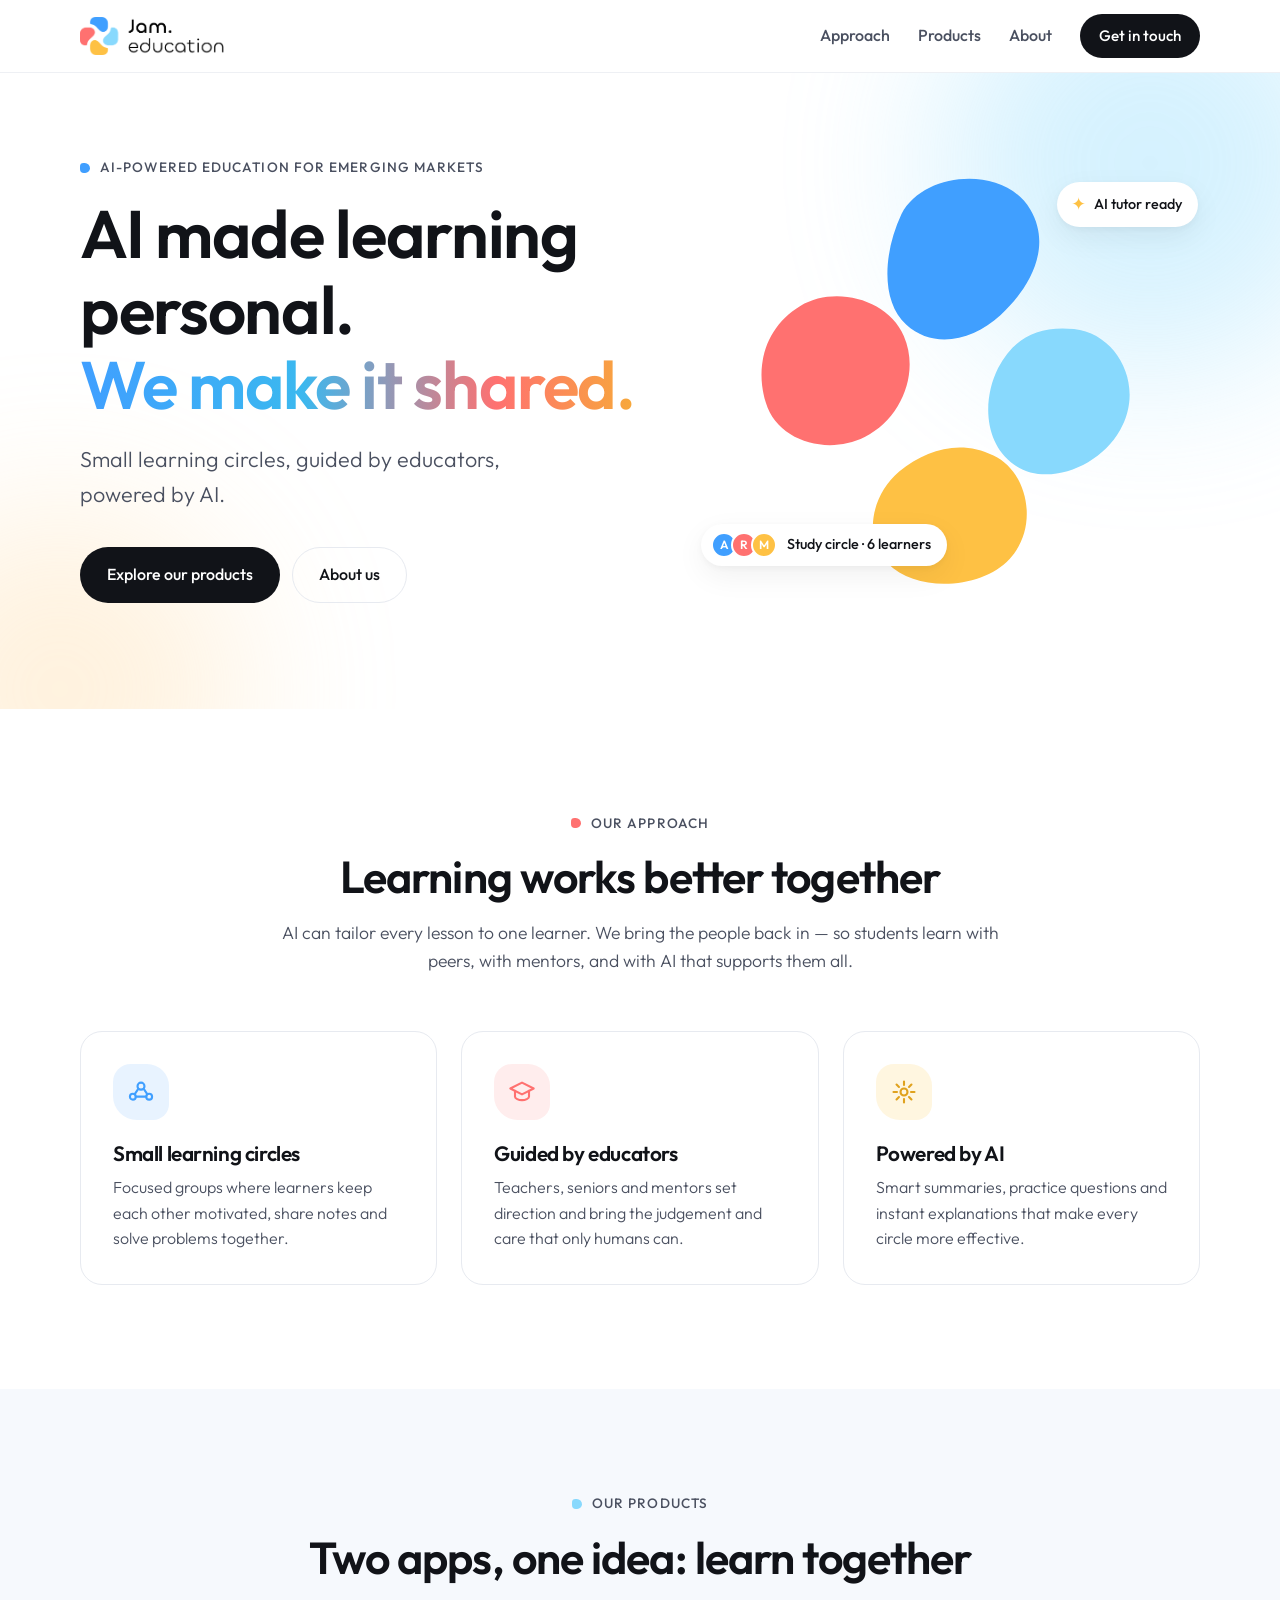
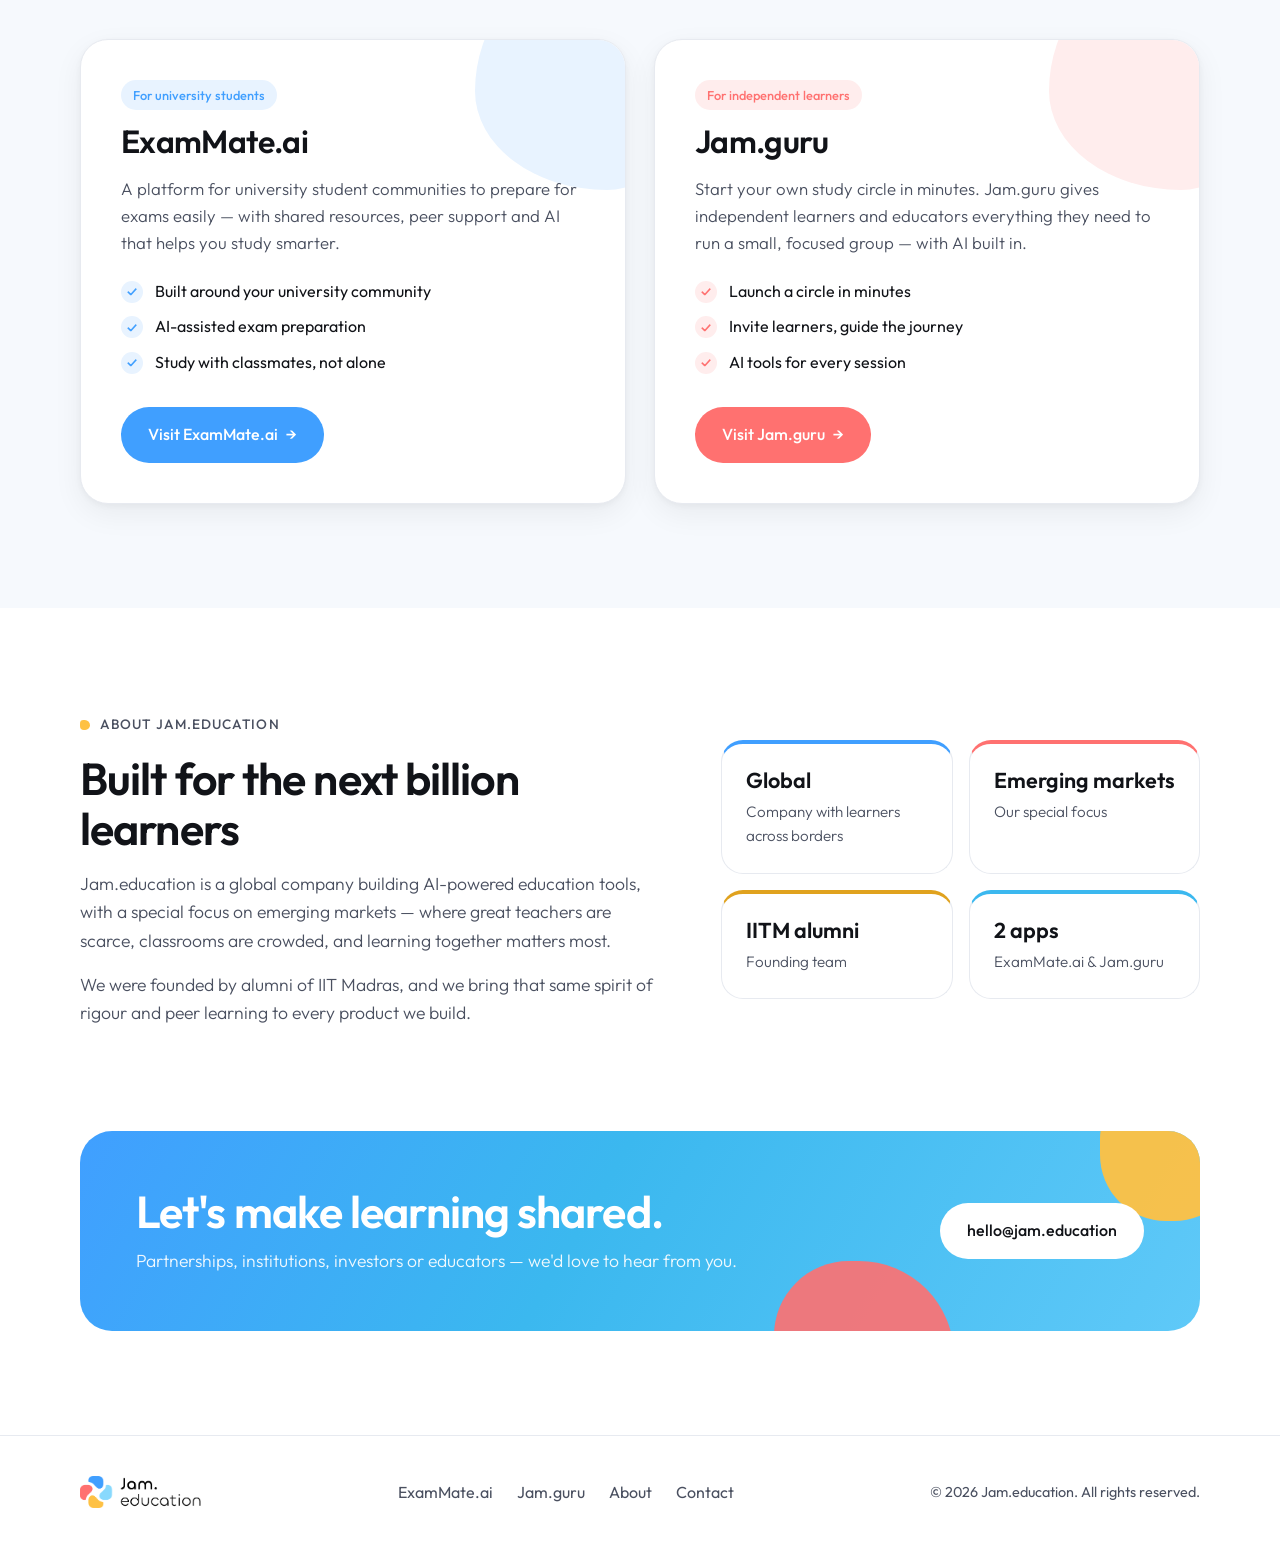
==== index.html @ fd531549 "Add Jam.education landing page Static landing page with hero, approach, products (ExamMate.ai, Jam.g" ====
<!doctype html>
<html lang="en">
<head>
  <meta charset="utf-8" />
  <meta name="viewport" content="width=device-width, initial-scale=1" />
  <title>Jam.education — AI made learning personal. We make it shared.</title>
  <meta name="description" content="Jam.education builds AI-powered learning tools for emerging markets: small learning circles, guided by educators, powered by AI. Home of ExamMate.ai and Jam.guru." />
  <meta property="og:title" content="Jam.education" />
  <meta property="og:description" content="AI made learning personal. We make it shared. Small learning circles, guided by educators, powered by AI." />
  <meta property="og:image" content="assets/logo.png" />
  <meta name="theme-color" content="#409FFF" />
  <link rel="icon" type="image/png" href="assets/mark.png" />
  <link rel="preconnect" href="https://fonts.googleapis.com" />
  <link rel="preconnect" href="https://fonts.gstatic.com" crossorigin />
  <link href="https://fonts.googleapis.com/css2?family=Outfit:wght@300;400;500;600;700&display=swap" rel="stylesheet" />
  <link rel="stylesheet" href="styles.css" />
</head>
<body>
  <header class="nav" id="top">
    <div class="wrap nav__inner">
      <a href="#top" class="nav__brand" aria-label="Jam.education home">
        <img src="assets/logo.png" alt="Jam.education" width="160" height="42" />
      </a>
      <nav class="nav__links" aria-label="Primary">
        <a href="#approach">Approach</a>
        <a href="#products">Products</a>
        <a href="#about">About</a>
        <a href="#contact" class="btn btn--small">Get in touch</a>
      </nav>
    </div>
  </header>

  <main>
    <!-- Hero -->
    <section class="hero">
      <div class="wrap hero__inner">
        <div class="hero__copy">
          <p class="eyebrow"><span class="dot dot--blue"></span>AI-powered education for emerging markets</p>
          <h1>AI made learning personal.<br /><span class="grad">We make it shared.</span></h1>
          <p class="lead">Small learning circles, guided by educators, powered by AI.</p>
          <div class="hero__cta">
            <a href="#products" class="btn">Explore our products</a>
            <a href="#about" class="btn btn--ghost">About us</a>
          </div>
        </div>

        <div class="hero__art" aria-hidden="true">
          <svg viewBox="0 0 400 400" class="blobs">
            <g class="blob blob--1"><path fill="#409FFF" d="M150 60c20-38 90-42 112-4 20 34-2 70-26 92-24 22-58 30-82 8-22-20-20-62-4-96z"/></g>
            <g class="blob blob--2"><path fill="#88D9FD" d="M300 160c38 4 62 50 40 88-18 32-64 50-92 30-26-18-28-56-14-84 14-26 34-37 66-34z"/></g>
            <g class="blob blob--3"><path fill="#FEC144" d="M230 270c30 14 40 62 14 90-24 26-80 30-106 4-22-22-14-60 10-80 24-20 54-28 82-14z"/></g>
            <g class="blob blob--4"><path fill="#FF7170" d="M62 140c30-18 76-6 90 26 14 32-2 72-34 88-32 16-76 4-86-30-10-32 0-66 30-84z"/></g>
          </svg>
          <div class="chip chip--a"><span class="avatar" style="--c:#409FFF">A</span><span class="avatar" style="--c:#FF7170">R</span><span class="avatar" style="--c:#FEC144">M</span> Study circle · 6 learners</div>
          <div class="chip chip--b"><span class="spark">✦</span> AI tutor ready</div>
        </div>
      </div>
    </section>

    <!-- Approach -->
    <section class="section" id="approach">
      <div class="wrap">
        <p class="eyebrow center"><span class="dot dot--coral"></span>Our approach</p>
        <h2 class="center">Learning works better together</h2>
        <p class="sub center">AI can tailor every lesson to one learner. We bring the people back in — so students learn with peers, with mentors, and with AI that supports them all.</p>

        <div class="pillars">
          <article class="pillar" style="--accent:#409FFF; --tint:#E8F3FF">
            <div class="pillar__icon">
              <svg viewBox="0 0 24 24" fill="none" stroke="currentColor" stroke-width="1.8" stroke-linecap="round" stroke-linejoin="round"><circle cx="12" cy="7" r="3"/><circle cx="5" cy="16" r="2.5"/><circle cx="19" cy="16" r="2.5"/><path d="M9.5 9.5 6.5 14M14.5 9.5l3 4.5M7.5 16h9"/></svg>
            </div>
            <h3>Small learning circles</h3>
            <p>Focused groups where learners keep each other motivated, share notes and solve problems together.</p>
          </article>
          <article class="pillar" style="--accent:#FF7170; --tint:#FFEDED">
            <div class="pillar__icon">
              <svg viewBox="0 0 24 24" fill="none" stroke="currentColor" stroke-width="1.8" stroke-linecap="round" stroke-linejoin="round"><path d="M2 9l10-5 10 5-10 5L2 9z"/><path d="M6 11v5c0 1.5 3 3 6 3s6-1.5 6-3v-5"/></svg>
            </div>
            <h3>Guided by educators</h3>
            <p>Teachers, seniors and mentors set direction and bring the judgement and care that only humans can.</p>
          </article>
          <article class="pillar" style="--accent:#E0A21E; --tint:#FFF6E0">
            <div class="pillar__icon">
              <svg viewBox="0 0 24 24" fill="none" stroke="currentColor" stroke-width="1.8" stroke-linecap="round" stroke-linejoin="round"><path d="M12 3v3M12 18v3M3 12h3M18 12h3M5.6 5.6l2.1 2.1M16.3 16.3l2.1 2.1M5.6 18.4l2.1-2.1M16.3 7.7l2.1-2.1"/><circle cx="12" cy="12" r="3"/></svg>
            </div>
            <h3>Powered by AI</h3>
            <p>Smart summaries, practice questions and instant explanations that make every circle more effective.</p>
          </article>
        </div>
      </div>
    </section>

    <!-- Products -->
    <section class="section section--tint" id="products">
      <div class="wrap">
        <p class="eyebrow center"><span class="dot dot--sky"></span>Our products</p>
        <h2 class="center">Two apps, one idea: learn together</h2>

        <div class="products">
          <article class="product" style="--accent:#409FFF; --tint:#E8F3FF">
            <div class="product__head">
              <span class="product__badge">For university students</span>
              <h3>ExamMate.ai</h3>
            </div>
            <p>A platform for university student communities to prepare for exams easily — with shared resources, peer support and AI that helps you study smarter.</p>
            <ul class="ticks">
              <li>Built around your university community</li>
              <li>AI-assisted exam preparation</li>
              <li>Study with classmates, not alone</li>
            </ul>
            <a class="btn btn--blue" href="https://www.exammate.ai/" target="_blank" rel="noopener">Visit ExamMate.ai <span aria-hidden="true">→</span></a>
          </article>

          <article class="product" style="--accent:#FF7170; --tint:#FFEDED">
            <div class="product__head">
              <span class="product__badge">For independent learners</span>
              <h3>Jam.guru</h3>
            </div>
            <p>Start your own study circle in minutes. Jam.guru gives independent learners and educators everything they need to run a small, focused group — with AI built in.</p>
            <ul class="ticks">
              <li>Launch a circle in minutes</li>
              <li>Invite learners, guide the journey</li>
              <li>AI tools for every session</li>
            </ul>
            <a class="btn btn--coral" href="https://jam.guru/" target="_blank" rel="noopener">Visit Jam.guru <span aria-hidden="true">→</span></a>
          </article>
        </div>
      </div>
    </section>

    <!-- About -->
    <section class="section" id="about">
      <div class="wrap about">
        <div class="about__copy">
          <p class="eyebrow"><span class="dot dot--yellow"></span>About Jam.education</p>
          <h2>Built for the next billion learners</h2>
          <p class="sub">Jam.education is a global company building AI-powered education tools, with a special focus on emerging markets — where great teachers are scarce, classrooms are crowded, and learning together matters most.</p>
          <p class="sub">We were founded by alumni of IIT Madras, and we bring that same spirit of rigour and peer learning to every product we build.</p>
        </div>
        <div class="stats">
          <div class="stat" style="--accent:#409FFF"><strong>Global</strong><span>Company with learners across borders</span></div>
          <div class="stat" style="--accent:#FF7170"><strong>Emerging markets</strong><span>Our special focus</span></div>
          <div class="stat" style="--accent:#E0A21E"><strong>IITM alumni</strong><span>Founding team</span></div>
          <div class="stat" style="--accent:#3BB8EF"><strong>2 apps</strong><span>ExamMate.ai &amp; Jam.guru</span></div>
        </div>
      </div>
    </section>

    <!-- CTA -->
    <section class="section" id="contact">
      <div class="wrap">
        <div class="cta">
          <div>
            <h2>Let's make learning shared.</h2>
            <p>Partnerships, institutions, investors or educators — we'd love to hear from you.</p>
          </div>
          <a class="btn btn--light" href="mailto:hello@jam.education">hello@jam.education</a>
        </div>
      </div>
    </section>
  </main>

  <footer class="footer">
    <div class="wrap footer__inner">
      <img src="assets/logo.png" alt="Jam.education" width="122" height="32" />
      <nav aria-label="Footer">
        <a href="https://www.exammate.ai/" target="_blank" rel="noopener">ExamMate.ai</a>
        <a href="https://jam.guru/" target="_blank" rel="noopener">Jam.guru</a>
        <a href="#about">About</a>
        <a href="#contact">Contact</a>
      </nav>
      <p class="footer__copy">© <span id="year">2026</span> Jam.education. All rights reserved.</p>
    </div>
  </footer>

  <script>document.getElementById('year').textContent = new Date().getFullYear();</script>
</body>
</html>
---- styles.css ----
:root {
  --blue: #409FFF;
  --sky: #88D9FD;
  --yellow: #FEC144;
  --coral: #FF7170;
  --ink: #111318;
  --ink-2: #4A5060;
  --line: #E7EAF0;
  --bg: #FFFFFF;
  --bg-tint: #F6F9FD;
  --radius: 22px;
  --shadow: 0 10px 30px rgba(17, 19, 24, .06), 0 2px 6px rgba(17, 19, 24, .04);
}

* { box-sizing: border-box; }
html { scroll-behavior: smooth; }
body {
  margin: 0;
  font-family: "Outfit", system-ui, -apple-system, "Segoe UI", sans-serif;
  color: var(--ink);
  background: var(--bg);
  line-height: 1.6;
  -webkit-font-smoothing: antialiased;
}
img { max-width: 100%; display: block; }
a { color: inherit; }

.wrap { width: min(1120px, 100% - 32px); margin-inline: auto; }
.center { text-align: center; margin-inline: auto; }

h1, h2, h3 { line-height: 1.12; letter-spacing: -0.02em; margin: 0; }
h1 { font-size: clamp(2.4rem, 5.6vw, 4.2rem); font-weight: 600; }
h2 { font-size: clamp(1.9rem, 3.6vw, 2.8rem); font-weight: 600; }
h3 { font-size: 1.3rem; font-weight: 600; }

.grad {
  background: linear-gradient(90deg, var(--blue), #3BB8EF 40%, var(--coral) 75%, #F7A93A);
  -webkit-background-clip: text; background-clip: text; color: transparent;
}

.lead { font-size: clamp(1.1rem, 1.8vw, 1.35rem); color: var(--ink-2); font-weight: 300; margin: 20px 0 0; max-width: 34ch; }
.sub { font-size: 1.1rem; color: var(--ink-2); font-weight: 300; max-width: 62ch; margin: 16px 0 0; }

.eyebrow {
  display: inline-flex; align-items: center; gap: 10px;
  font-size: .85rem; font-weight: 500; letter-spacing: .08em; text-transform: uppercase;
  color: var(--ink-2); margin: 0 0 18px;
}
.eyebrow.center { display: flex; justify-content: center; }
.dot { width: 10px; height: 10px; border-radius: 40% 60% 55% 45%; display: inline-block; }
.dot--blue { background: var(--blue); }
.dot--coral { background: var(--coral); }
.dot--sky { background: var(--sky); }
.dot--yellow { background: var(--yellow); }

/* Buttons */
.btn {
  display: inline-flex; align-items: center; gap: 8px;
  padding: 14px 26px; border-radius: 999px;
  background: var(--ink); color: #fff; text-decoration: none;
  font-weight: 500; font-size: 1rem; border: 1.5px solid transparent;
  transition: transform .15s ease, box-shadow .15s ease, background .15s ease;
}
.btn:hover { transform: translateY(-1px); box-shadow: 0 8px 20px rgba(17,19,24,.15); }
.btn:focus-visible, a:focus-visible { outline: 3px solid var(--sky); outline-offset: 3px; }
.btn--small { padding: 9px 18px; font-size: .95rem; }
.btn--ghost { background: transparent; color: var(--ink); border-color: var(--line); }
.btn--ghost:hover { border-color: var(--ink); box-shadow: none; }
.btn--blue { background: var(--blue); }
.btn--coral { background: var(--coral); }
.btn--light { background: #fff; color: var(--ink); }

/* Nav */
.nav {
  position: sticky; top: 0; z-index: 50;
  background: rgba(255,255,255,.82);
  backdrop-filter: saturate(180%) blur(12px);
  -webkit-backdrop-filter: saturate(180%) blur(12px);
  border-bottom: 1px solid rgba(231,234,240,.7);
}
.nav__inner { display: flex; align-items: center; justify-content: space-between; height: 72px; }
.nav__brand img { height: 38px; width: auto; }
.nav__links { display: flex; align-items: center; gap: 28px; }
.nav__links a:not(.btn) { text-decoration: none; color: var(--ink-2); font-weight: 500; }
.nav__links a:not(.btn):hover { color: var(--ink); }

/* Hero */
.hero { position: relative; overflow: hidden; padding: 72px 0 96px; }
.hero::before, .hero::after {
  content: ""; position: absolute; border-radius: 50%; filter: blur(80px); opacity: .35; z-index: -1;
}
.hero::before { width: 420px; height: 420px; background: var(--sky); top: -120px; right: -80px; }
.hero::after { width: 360px; height: 360px; background: #FFD9A0; bottom: -160px; left: -120px; }
.hero__inner { display: grid; grid-template-columns: 1.1fr .9fr; gap: 48px; align-items: center; }
.hero__cta { display: flex; flex-wrap: wrap; gap: 12px; margin-top: 36px; }

.hero__art { position: relative; aspect-ratio: 1; max-width: 460px; width: 100%; justify-self: center; }
.blobs { width: 100%; height: 100%; overflow: visible; }
.blob { transform-box: fill-box; transform-origin: center; animation: float 7s ease-in-out infinite; }
.blob--2 { animation-delay: -1.75s; }
.blob--3 { animation-delay: -3.5s; }
.blob--4 { animation-delay: -5.25s; }
@keyframes float {
  0%, 100% { transform: translate(0, 0) rotate(0deg); }
  50% { transform: translate(0, -10px) rotate(4deg); }
}

.chip {
  position: absolute; display: inline-flex; align-items: center; gap: 8px;
  background: #fff; border-radius: 999px; padding: 8px 16px 8px 10px;
  box-shadow: var(--shadow); font-size: .9rem; font-weight: 500; white-space: nowrap;
}
.chip--a { left: -6%; bottom: 10%; }
.chip--b { right: -2%; top: 8%; padding-left: 14px; }
.avatar {
  width: 26px; height: 26px; border-radius: 50%; background: var(--c); color: #fff;
  display: inline-grid; place-items: center; font-size: .75rem; font-weight: 600;
  border: 2px solid #fff; margin-right: -14px;
}
.avatar:last-of-type { margin-right: 2px; }
.spark { color: var(--yellow); font-size: 1.1rem; }

/* Sections */
.section { padding: 104px 0; }
.section--tint { background: var(--bg-tint); }

.pillars { display: grid; grid-template-columns: repeat(3, 1fr); gap: 24px; margin-top: 56px; }
.pillar {
  background: #fff; border: 1px solid var(--line); border-radius: var(--radius);
  padding: 32px; transition: transform .2s ease, box-shadow .2s ease;
}
.pillar:hover { transform: translateY(-4px); box-shadow: var(--shadow); }
.pillar__icon {
  width: 56px; height: 56px; border-radius: 18px 22px 16px 24px;
  background: var(--tint); color: var(--accent);
  display: grid; place-items: center; margin-bottom: 22px;
}
.pillar__icon svg { width: 28px; height: 28px; }
.pillar p { color: var(--ink-2); margin: 10px 0 0; font-weight: 300; }

/* Products */
.products { display: grid; grid-template-columns: repeat(2, 1fr); gap: 28px; margin-top: 56px; }
.product {
  position: relative; overflow: hidden;
  background: #fff; border-radius: 28px; padding: 40px;
  box-shadow: var(--shadow); border: 1px solid var(--line);
  display: flex; flex-direction: column;
}
.product::before {
  content: ""; position: absolute; width: 220px; height: 220px; right: -70px; top: -70px;
  background: var(--tint); border-radius: 46% 54% 40% 60% / 55% 45% 55% 45%;
}
.product > * { position: relative; }
.product__badge {
  display: inline-block; font-size: .8rem; font-weight: 500; color: var(--accent);
  background: var(--tint); padding: 5px 12px; border-radius: 999px; margin-bottom: 14px;
}
.product h3 { font-size: 2rem; }
.product p { color: var(--ink-2); font-weight: 300; font-size: 1.05rem; margin: 16px 0 0; }
.ticks { list-style: none; padding: 0; margin: 22px 0 32px; display: grid; gap: 10px; }
.ticks li { display: flex; align-items: center; gap: 12px; }
.ticks li::before {
  content: "✓"; flex: none; width: 22px; height: 22px; border-radius: 50%;
  background: var(--tint); color: var(--accent); font-size: .75rem; font-weight: 700;
  display: grid; place-items: center;
}
.product .btn { margin-top: auto; align-self: flex-start; }

/* About */
.about { display: grid; grid-template-columns: 1.1fr .9fr; gap: 56px; align-items: center; }
.stats { display: grid; grid-template-columns: 1fr 1fr; gap: 16px; }
.stat {
  border: 1px solid var(--line); border-radius: var(--radius); padding: 24px;
  border-top: 4px solid var(--accent);
}
.stat strong { display: block; font-size: 1.35rem; font-weight: 600; line-height: 1.2; }
.stat span { display: block; color: var(--ink-2); font-weight: 300; margin-top: 6px; font-size: .95rem; }

/* CTA */
.section#contact { padding-top: 0; }
.cta {
  position: relative; overflow: hidden;
  display: flex; align-items: center; justify-content: space-between; gap: 32px; flex-wrap: wrap;
  padding: 56px; border-radius: 32px; color: #fff;
  background: linear-gradient(120deg, var(--blue) 0%, #3BB8EF 45%, #5FC9F8 100%);
}
.cta::before, .cta::after { content: ""; position: absolute; border-radius: 44% 56% 50% 50%; }
.cta::before { width: 180px; height: 180px; background: var(--coral); opacity: .9; right: 22%; bottom: -110px; }
.cta::after { width: 140px; height: 140px; background: var(--yellow); opacity: .95; right: -40px; top: -50px; }
.cta > * { position: relative; z-index: 1; }
.cta p { margin: 10px 0 0; font-size: 1.1rem; opacity: .92; font-weight: 300; }

/* Footer */
.footer { border-top: 1px solid var(--line); padding: 40px 0; }
.footer__inner { display: flex; align-items: center; justify-content: space-between; gap: 24px; flex-wrap: wrap; }
.footer__inner img { height: 32px; width: auto; }
.footer nav { display: flex; gap: 24px; flex-wrap: wrap; }
.footer nav a { text-decoration: none; color: var(--ink-2); }
.footer nav a:hover { color: var(--ink); }
.footer__copy { color: var(--ink-2); font-size: .9rem; margin: 0; }

/* Responsive */
@media (max-width: 900px) {
  .hero { padding: 48px 0 72px; }
  .hero__inner, .about { grid-template-columns: 1fr; }
  .hero__art { max-width: 340px; }
  .pillars, .products { grid-template-columns: 1fr; }
  .section { padding: 80px 0; }
}
@media (max-width: 640px) {
  .nav__links a:not(.btn) { display: none; }
  .nav__brand img { height: 32px; }
  .product, .pillar { padding: 28px; }
  .cta { padding: 40px 28px; }
  .chip { font-size: .8rem; }
  .chip--a { left: 0; }
  .chip--b { right: 0; }
  .footer__inner { flex-direction: column; align-items: flex-start; }
}
@media (prefers-reduced-motion: reduce) {
  html { scroll-behavior: auto; }
  .blob { animation: none; }
}
.sub.center { margin-left: auto; margin-right: auto; }
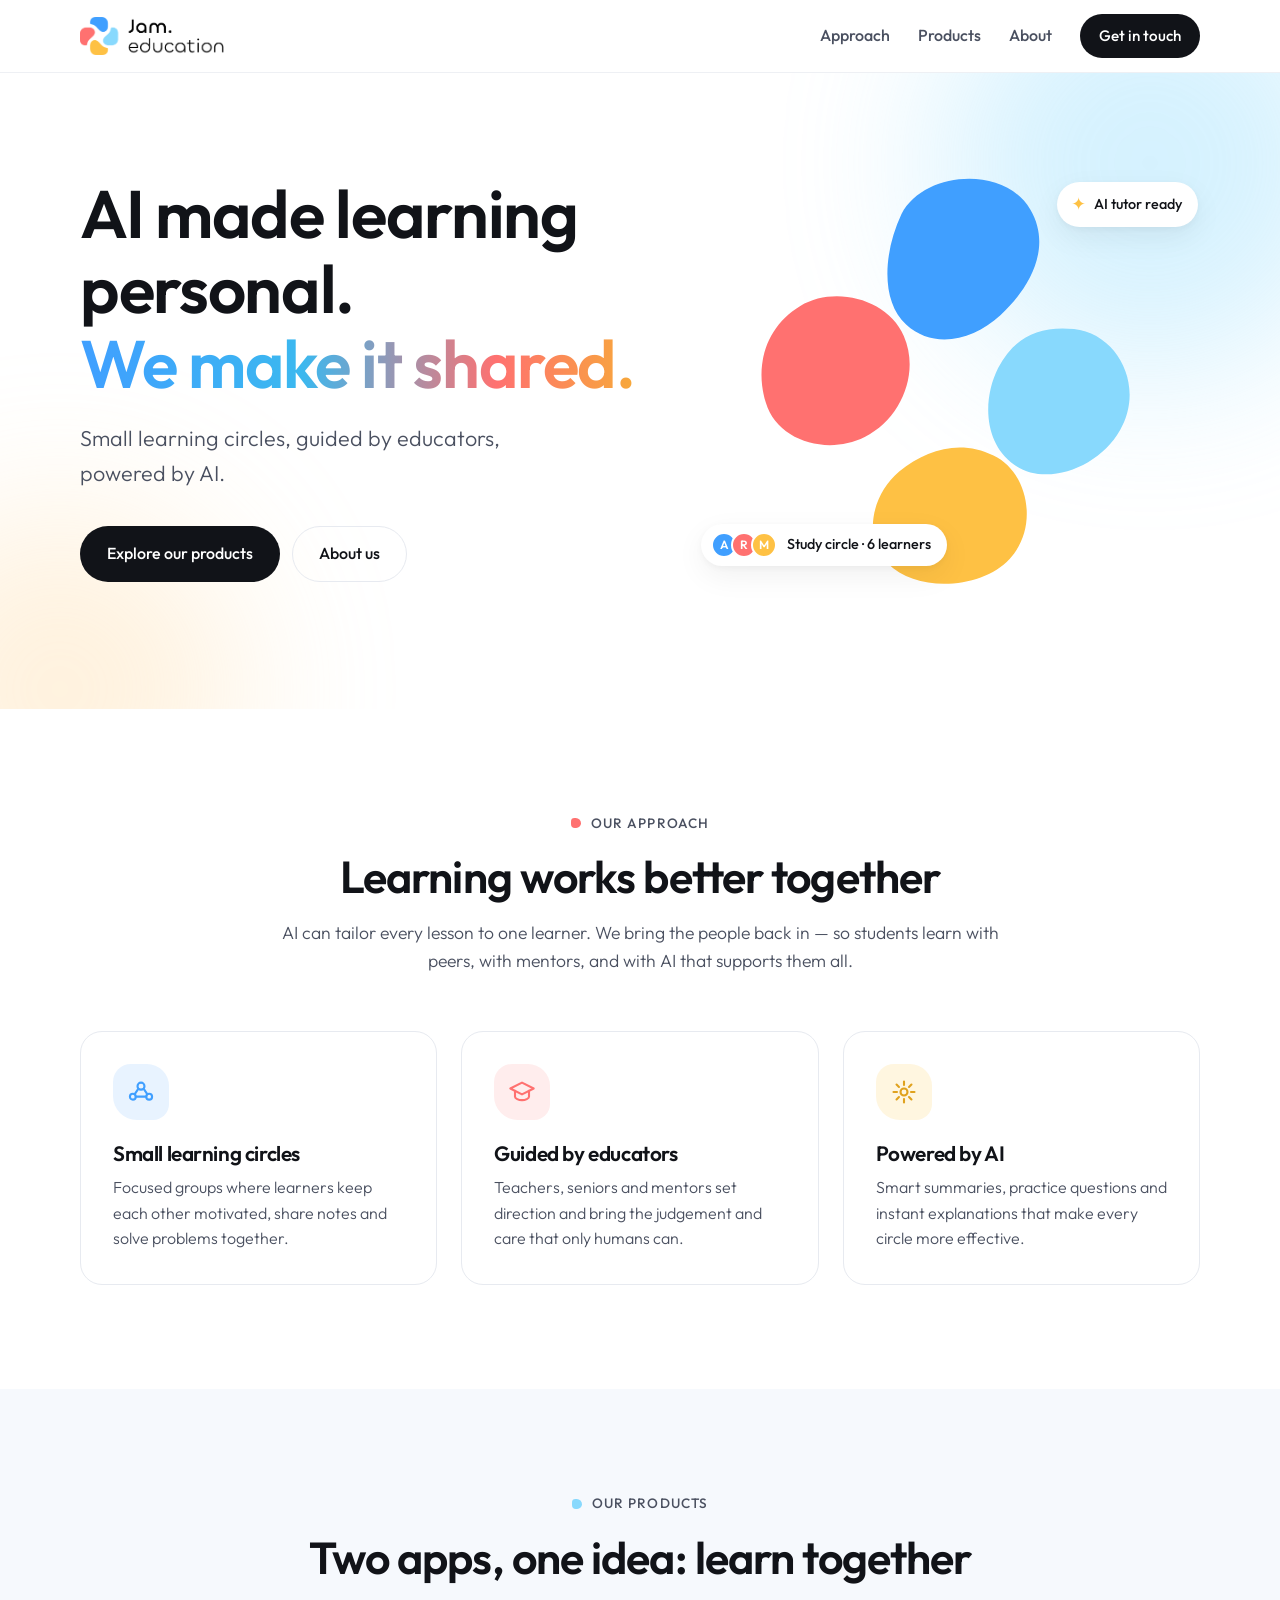
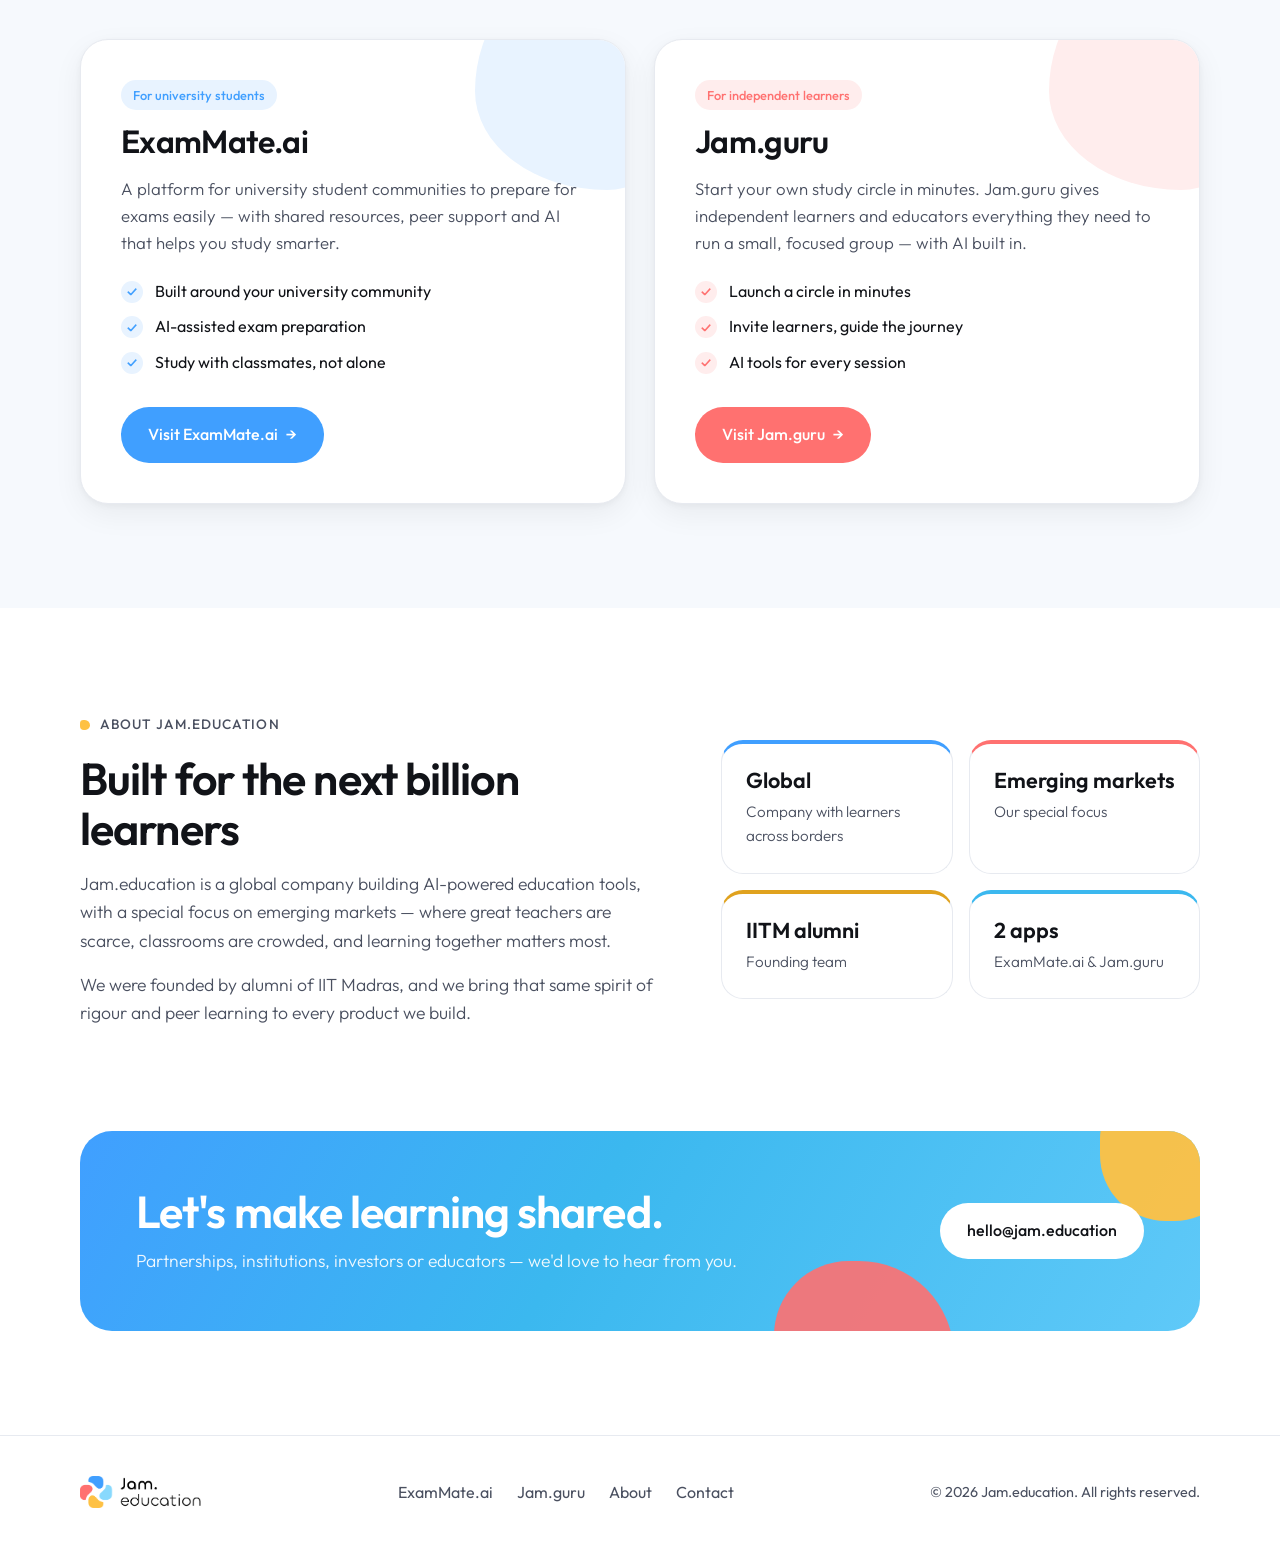
==== commit 038986eb: "Remove hero eyebrow label Co-Authored-By: Claude Opus 5.5 <noreply@anthropic.com> Claude-Session: ht" ====
--- a/index.html
+++ b/index.html
@@ -5,11 +5,50 @@
   <meta name="viewport" content="width=device-width, initial-scale=1" />
   <title>Jam.education — AI made learning personal. We make it shared.</title>
   <meta name="description" content="Jam.education builds AI-powered learning tools for emerging markets: small learning circles, guided by educators, powered by AI. Home of ExamMate.ai and Jam.guru." />
-  <meta property="og:title" content="Jam.education" />
-  <meta property="og:description" content="AI made learning personal. We make it shared. Small learning circles, guided by educators, powered by AI." />
-  <meta property="og:image" content="assets/logo.png" />
+  <link rel="canonical" href="https://jam.education/" />
+
+  <!-- Open Graph (Facebook, LinkedIn, WhatsApp, Slack) -->
+  <meta property="og:type" content="website" />
+  <meta property="og:site_name" content="Jam.education" />
+  <meta property="og:url" content="https://jam.education/" />
+  <meta property="og:title" content="Jam.education — AI made learning personal. We make it shared." />
+  <meta property="og:description" content="Small learning circles, guided by educators, powered by AI. Home of ExamMate.ai and Jam.guru." />
+  <meta property="og:image" content="https://jam.education/assets/og-image.png" />
+  <meta property="og:image:width" content="1200" />
+  <meta property="og:image:height" content="630" />
+  <meta property="og:image:alt" content="Jam.education — AI made learning personal. We make it shared." />
+  <meta property="og:locale" content="en_US" />
+
+  <!-- Twitter / X -->
+  <meta name="twitter:card" content="summary_large_image" />
+  <meta name="twitter:title" content="Jam.education — AI made learning personal. We make it shared." />
+  <meta name="twitter:description" content="Small learning circles, guided by educators, powered by AI. Home of ExamMate.ai and Jam.guru." />
+  <meta name="twitter:image" content="https://jam.education/assets/og-image.png" />
+
+  <!-- Icons -->
   <meta name="theme-color" content="#409FFF" />
-  <link rel="icon" type="image/png" href="assets/mark.png" />
+  <link rel="icon" href="/favicon.ico" sizes="any" />
+  <link rel="icon" type="image/png" sizes="32x32" href="assets/favicon-32.png" />
+  <link rel="apple-touch-icon" href="assets/apple-touch-icon.png" />
+  <link rel="manifest" href="site.webmanifest" />
+
+  <!-- Structured data -->
+  <script type="application/ld+json">
+  {
+    "@context": "https://schema.org",
+    "@type": "Organization",
+    "name": "Jam.education",
+    "url": "https://jam.education/",
+    "logo": "https://jam.education/assets/logo.png",
+    "slogan": "AI made learning personal. We make it shared.",
+    "description": "A global company building AI-powered education tools with a special focus on emerging markets, founded by IIT Madras alumni.",
+    "email": "hello@jam.education",
+    "subOrganization": [
+      { "@type": "Organization", "name": "ExamMate.ai", "url": "https://www.exammate.ai/" },
+      { "@type": "Organization", "name": "Jam.guru", "url": "https://jam.guru/" }
+    ]
+  }
+  </script>
   <link rel="preconnect" href="https://fonts.googleapis.com" />
   <link rel="preconnect" href="https://fonts.gstatic.com" crossorigin />
   <link href="https://fonts.googleapis.com/css2?family=Outfit:wght@300;400;500;600;700&display=swap" rel="stylesheet" />
@@ -35,7 +74,6 @@
     <section class="hero">
       <div class="wrap hero__inner">
         <div class="hero__copy">
-          <p class="eyebrow"><span class="dot dot--blue"></span>AI-powered education for emerging markets</p>
           <h1>AI made learning personal.<br /><span class="grad">We make it shared.</span></h1>
           <p class="lead">Small learning circles, guided by educators, powered by AI.</p>
           <div class="hero__cta">
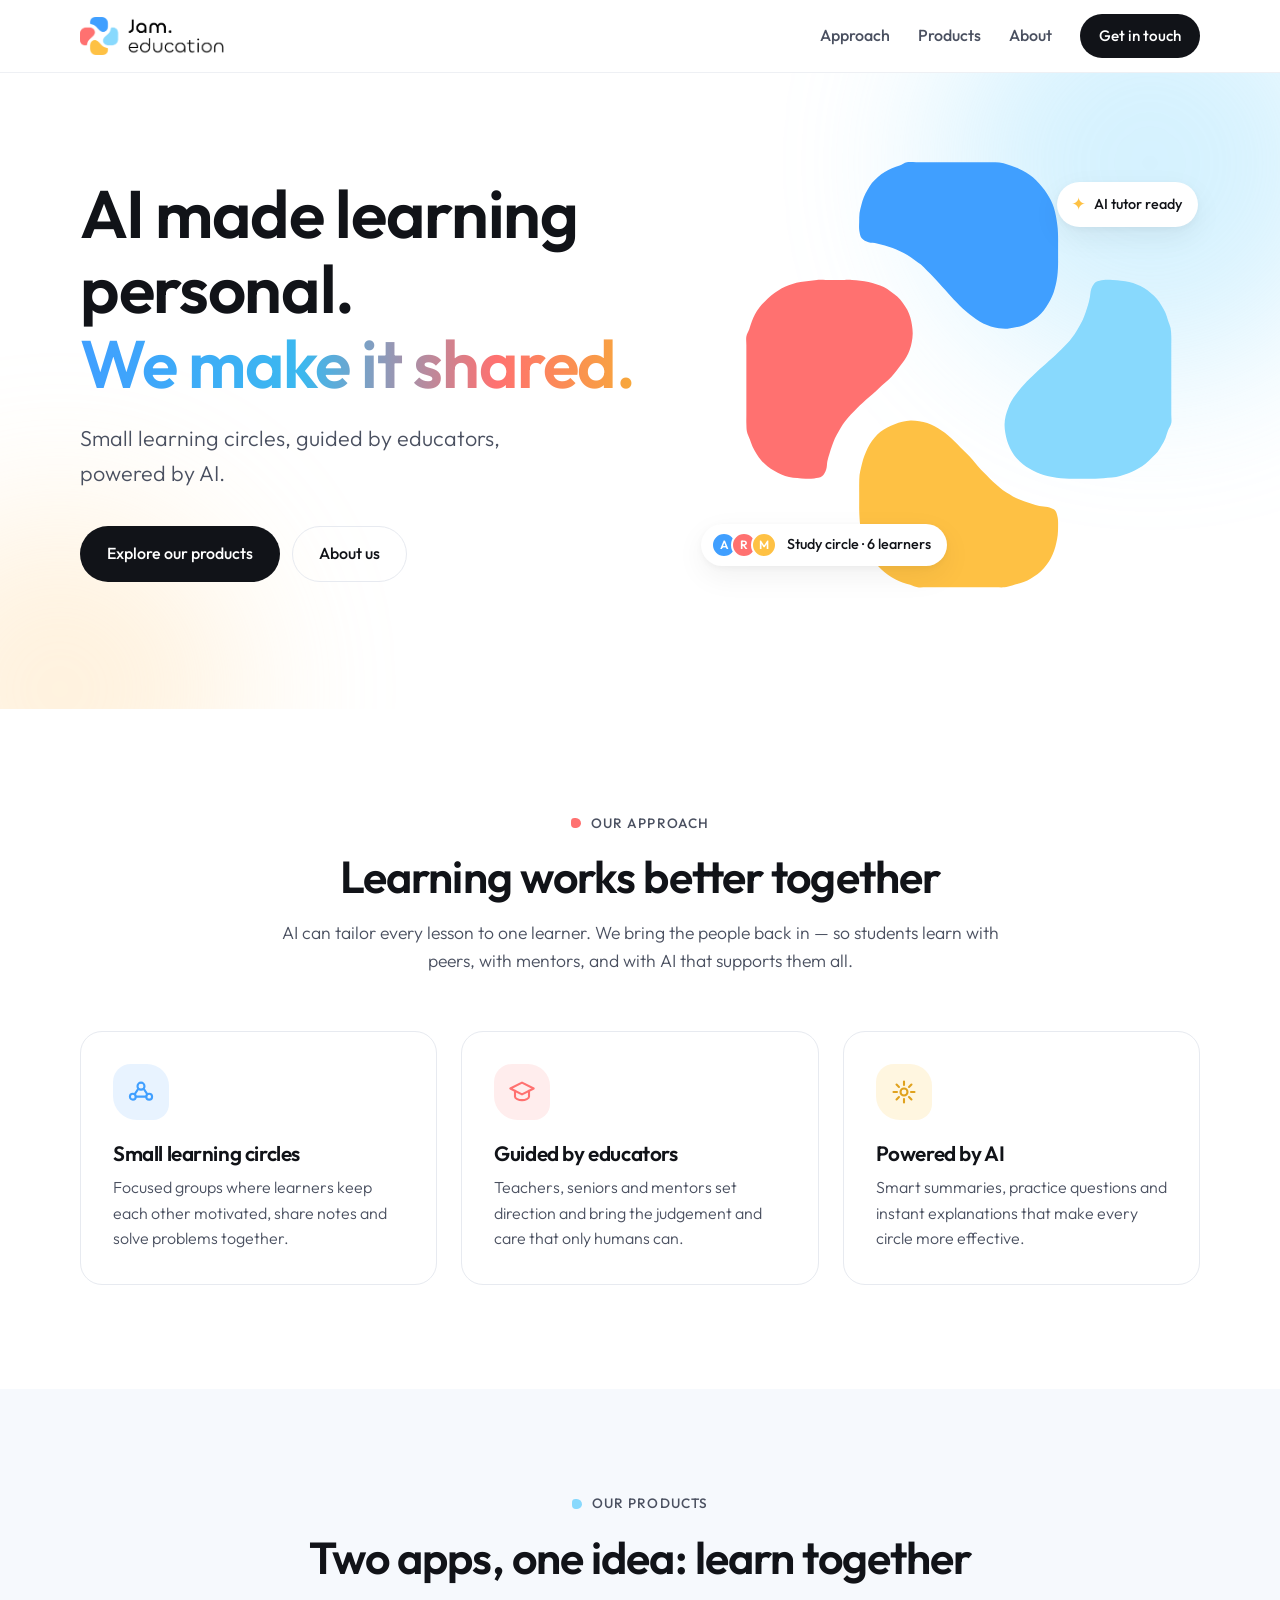
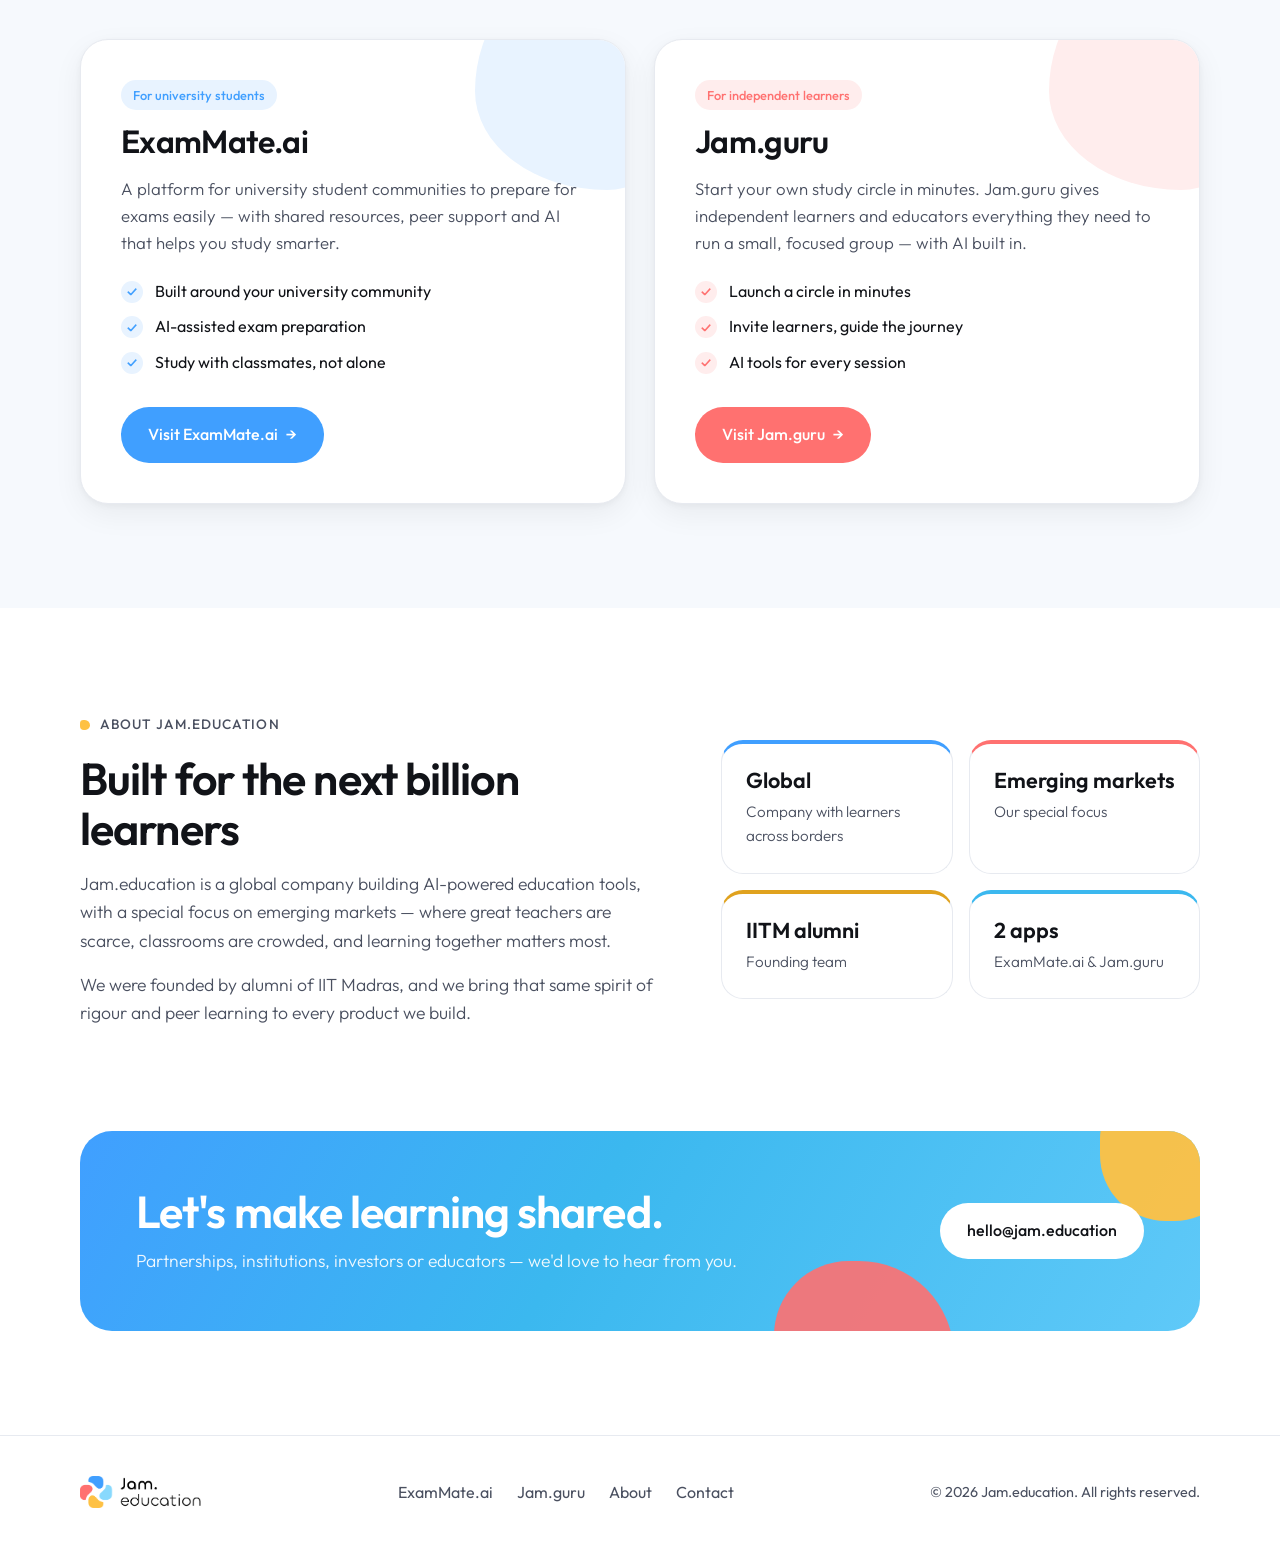
==== commit 7699d538: "Use exact brand mark in hero illustration Trace the four logo shapes from the brand PNG into vector " ====
--- a/index.html
+++ b/index.html
@@ -83,11 +83,11 @@
         </div>
 
         <div class="hero__art" aria-hidden="true">
-          <svg viewBox="0 0 400 400" class="blobs">
-            <g class="blob blob--1"><path fill="#409FFF" d="M150 60c20-38 90-42 112-4 20 34-2 70-26 92-24 22-58 30-82 8-22-20-20-62-4-96z"/></g>
-            <g class="blob blob--2"><path fill="#88D9FD" d="M300 160c38 4 62 50 40 88-18 32-64 50-92 30-26-18-28-56-14-84 14-26 34-37 66-34z"/></g>
-            <g class="blob blob--3"><path fill="#FEC144" d="M230 270c30 14 40 62 14 90-24 26-80 30-106 4-22-22-14-60 10-80 24-20 54-28 82-14z"/></g>
-            <g class="blob blob--4"><path fill="#FF7170" d="M62 140c30-18 76-6 90 26 14 32-2 72-34 88-32 16-76 4-86-30-10-32 0-66 30-84z"/></g>
+          <svg viewBox="-6 -6 159 159" class="blobs">
+            <path class="blob blob--1" fill="#409FFF" d="M55.50 0.00C54.56 0.19 53.86 0.79 53.00 1.12C52.14 1.46 51.20 1.68 50.34 2.04C49.47 2.40 48.63 2.81 47.82 3.31C47.01 3.80 46.22 4.38 45.48 5.02C44.75 5.65 43.99 6.36 43.39 7.11C42.78 7.87 42.32 8.70 41.85 9.52C41.39 10.34 40.94 11.17 40.59 12.04C40.24 12.91 39.99 13.82 39.75 14.73C39.51 15.65 39.25 16.55 39.12 17.52C39.00 18.48 39.02 19.50 39.00 20.51C38.98 21.51 38.89 22.58 39.03 23.53C39.18 24.49 39.34 25.54 39.88 26.23C40.41 26.91 41.37 27.33 42.25 27.62C43.13 27.92 44.20 27.82 45.13 28.01C46.07 28.20 46.96 28.48 47.87 28.75C48.77 29.02 49.67 29.29 50.55 29.62C51.42 29.96 52.27 30.35 53.12 30.75C53.97 31.15 54.82 31.53 55.64 32.01C56.45 32.50 57.23 33.08 58.01 33.63C58.79 34.19 59.60 34.70 60.34 35.34C61.09 35.99 61.78 36.78 62.49 37.49C63.21 38.21 63.94 38.92 64.64 39.64C65.35 40.37 66.03 41.10 66.71 41.83C67.38 42.57 68.02 43.31 68.68 44.06C69.34 44.80 69.98 45.54 70.66 46.28C71.33 47.02 72.02 47.74 72.72 48.47C73.42 49.19 74.13 49.95 74.87 50.62C75.60 51.29 76.37 51.90 77.13 52.50C77.89 53.11 78.66 53.71 79.45 54.25C80.24 54.79 81.03 55.33 81.87 55.74C82.71 56.16 83.59 56.48 84.49 56.75C85.40 57.02 86.31 57.25 87.28 57.38C88.24 57.50 89.29 57.56 90.27 57.50C91.24 57.44 92.18 57.22 93.11 57.02C94.04 56.81 94.97 56.61 95.84 56.28C96.72 55.95 97.55 55.50 98.36 55.01C99.17 54.53 99.99 54.01 100.72 53.38C101.46 52.74 102.19 51.97 102.79 51.21C103.40 50.45 103.89 49.63 104.38 48.82C104.86 48.00 105.31 47.18 105.68 46.32C106.05 45.46 106.33 44.56 106.59 43.66C106.85 42.75 107.07 41.83 107.24 40.88C107.41 39.94 107.54 38.98 107.62 38.00C107.71 37.02 107.73 36.01 107.75 35.01C107.77 34.00 107.75 32.98 107.75 31.97C107.75 30.95 107.75 29.94 107.75 28.93C107.75 27.91 107.77 26.89 107.75 25.88C107.73 24.88 107.71 23.87 107.62 22.90C107.54 21.92 107.40 20.96 107.25 20.01C107.10 19.06 106.93 18.12 106.70 17.20C106.47 16.28 106.22 15.37 105.87 14.50C105.53 13.63 105.09 12.79 104.62 11.97C104.16 11.15 103.65 10.35 103.07 9.57C102.50 8.80 101.86 8.05 101.19 7.31C100.51 6.58 99.79 5.79 99.04 5.16C98.28 4.53 97.47 4.04 96.67 3.54C95.86 3.05 95.04 2.58 94.19 2.19C93.34 1.79 92.44 1.50 91.56 1.18C90.68 0.87 89.82 0.47 88.90 0.27C87.98 0.07 87.02 0.05 86.04 0.00C85.06 -0.05 84.01 0.00 83.00 0.00C81.98 0.00 80.97 0.00 79.96 0.00C78.94 0.00 77.93 0.00 76.92 0.00C75.90 0.00 74.89 0.00 73.87 0.00C72.86 0.00 71.85 0.00 70.83 0.00C69.82 0.00 68.80 0.00 67.79 0.00C66.78 0.00 65.76 0.00 64.75 0.00C63.74 0.00 62.72 0.00 61.71 0.00C60.69 0.00 59.70 0.00 58.67 0.00C57.63 0.00 56.44 -0.19 55.50 0.00Z"/>
+            <path class="blob blob--2" fill="#88D9FD" d="M123.50 40.62C122.53 40.75 121.51 40.86 120.81 41.38C120.10 41.89 119.59 42.85 119.25 43.70C118.91 44.56 118.94 45.58 118.75 46.50C118.56 47.42 118.38 48.35 118.12 49.24C117.87 50.14 117.56 51.01 117.25 51.89C116.94 52.76 116.64 53.63 116.25 54.48C115.86 55.32 115.40 56.13 114.94 56.94C114.48 57.75 114.03 58.56 113.50 59.35C112.97 60.13 112.37 60.89 111.75 61.62C111.13 62.36 110.43 63.05 109.77 63.73C109.10 64.42 108.43 65.09 107.75 65.75C107.06 66.42 106.35 67.08 105.64 67.74C104.92 68.39 104.17 69.04 103.44 69.69C102.71 70.34 101.97 70.97 101.24 71.63C100.51 72.30 99.80 72.99 99.08 73.67C98.36 74.35 97.60 75.00 96.92 75.71C96.23 76.41 95.59 77.16 94.97 77.90C94.35 78.65 93.76 79.41 93.20 80.17C92.64 80.94 92.06 81.71 91.61 82.52C91.15 83.33 90.78 84.18 90.45 85.05C90.12 85.91 89.83 86.79 89.62 87.71C89.42 88.62 89.27 89.60 89.25 90.56C89.23 91.51 89.35 92.52 89.50 93.46C89.65 94.40 89.85 95.31 90.12 96.20C90.40 97.09 90.75 97.95 91.15 98.78C91.56 99.61 92.01 100.43 92.57 101.20C93.13 101.97 93.82 102.72 94.52 103.39C95.22 104.07 95.98 104.71 96.75 105.25C97.53 105.79 98.36 106.21 99.19 106.62C100.02 107.04 100.86 107.43 101.73 107.75C102.60 108.07 103.49 108.32 104.41 108.53C105.32 108.74 106.27 108.88 107.22 109.00C108.17 109.12 109.14 109.19 110.12 109.25C111.09 109.31 112.08 109.35 113.07 109.38C114.06 109.40 115.07 109.38 116.08 109.38C117.08 109.38 118.09 109.40 119.08 109.38C120.07 109.35 121.06 109.31 122.03 109.25C123.01 109.19 123.97 109.08 124.93 109.00C125.90 108.92 126.90 108.92 127.83 108.75C128.77 108.58 129.65 108.29 130.53 108.00C131.41 107.71 132.27 107.38 133.12 107.00C133.97 106.63 134.80 106.24 135.61 105.76C136.42 105.29 137.21 104.77 137.95 104.17C138.70 103.57 139.37 102.86 140.06 102.19C140.76 101.51 141.53 100.85 142.12 100.11C142.72 99.37 143.18 98.54 143.64 97.73C144.10 96.92 144.52 96.09 144.88 95.24C145.23 94.38 145.44 93.46 145.77 92.61C146.10 91.75 146.69 91.05 146.88 90.13C147.06 89.22 146.88 88.13 146.88 87.13C146.88 86.13 146.88 85.13 146.88 84.12C146.88 83.12 146.88 82.12 146.88 81.12C146.88 80.12 146.88 79.12 146.88 78.12C146.88 77.11 146.88 76.11 146.88 75.11C146.88 74.11 146.88 73.11 146.88 72.11C146.88 71.11 146.88 70.10 146.88 69.10C146.88 68.10 146.88 67.10 146.88 66.10C146.88 65.10 146.88 64.10 146.88 63.09C146.88 62.09 146.92 61.06 146.88 60.09C146.83 59.12 146.82 58.17 146.63 57.26C146.45 56.35 146.05 55.50 145.75 54.62C145.45 53.74 145.23 52.83 144.86 51.98C144.49 51.14 144.02 50.33 143.53 49.53C143.04 48.73 142.56 47.92 141.94 47.19C141.31 46.46 140.52 45.77 139.78 45.15C139.03 44.53 138.27 43.95 137.47 43.47C136.67 42.99 135.83 42.60 134.97 42.25C134.11 41.90 133.23 41.60 132.33 41.38C131.42 41.15 130.48 41.00 129.53 40.88C128.58 40.75 127.63 40.67 126.63 40.62C125.62 40.58 124.47 40.50 123.50 40.62Z"/>
+            <path class="blob blob--3" fill="#FEC144" d="M56.75 89.25C55.78 89.28 54.85 89.49 53.93 89.69C53.02 89.90 52.13 90.17 51.26 90.49C50.40 90.81 49.55 91.18 48.73 91.62C47.92 92.07 47.10 92.54 46.36 93.14C45.62 93.74 44.92 94.48 44.29 95.21C43.67 95.94 43.10 96.72 42.61 97.51C42.13 98.31 41.75 99.16 41.37 100.00C41.00 100.85 40.65 101.70 40.38 102.59C40.10 103.47 39.90 104.39 39.69 105.31C39.49 106.22 39.24 107.12 39.12 108.07C39.01 109.02 39.02 110.03 39.00 111.02C38.98 112.01 39.00 113.02 39.00 114.02C39.00 115.02 39.00 116.02 39.00 117.02C39.00 118.02 38.98 119.03 39.00 120.02C39.02 121.01 39.06 121.99 39.12 122.97C39.19 123.94 39.25 124.92 39.38 125.86C39.50 126.81 39.67 127.74 39.88 128.66C40.08 129.57 40.31 130.48 40.60 131.35C40.90 132.23 41.27 133.08 41.67 133.92C42.06 134.75 42.48 135.58 43.00 136.36C43.52 137.15 44.13 137.90 44.76 138.63C45.39 139.37 46.08 140.12 46.79 140.79C47.50 141.46 48.25 142.10 49.02 142.65C49.80 143.19 50.62 143.64 51.44 144.06C52.26 144.49 53.10 144.89 53.96 145.21C54.83 145.54 55.76 145.72 56.64 146.00C57.51 146.28 58.27 146.73 59.20 146.88C60.13 147.02 61.20 146.88 62.20 146.88C63.20 146.88 64.20 146.88 65.20 146.88C66.20 146.88 67.20 146.88 68.20 146.88C69.20 146.88 70.20 146.88 71.20 146.88C72.20 146.88 73.20 146.88 74.20 146.88C75.20 146.88 76.20 146.88 77.20 146.88C78.20 146.88 79.20 146.88 80.20 146.88C81.20 146.88 82.20 146.88 83.20 146.88C84.20 146.88 85.20 146.88 86.20 146.88C87.20 146.88 88.26 146.98 89.20 146.88C90.15 146.77 90.98 146.49 91.87 146.25C92.76 146.01 93.66 145.75 94.54 145.46C95.42 145.17 96.31 144.90 97.15 144.50C97.98 144.10 98.77 143.60 99.55 143.07C100.33 142.54 101.13 141.95 101.82 141.30C102.52 140.65 103.14 139.91 103.71 139.16C104.29 138.41 104.81 137.61 105.25 136.80C105.69 135.98 106.05 135.13 106.37 134.26C106.68 133.39 106.92 132.49 107.12 131.57C107.33 130.66 107.52 129.74 107.62 128.78C107.73 127.82 107.75 126.81 107.75 125.83C107.75 124.85 107.81 123.81 107.62 122.88C107.44 121.96 107.24 120.91 106.66 120.28C106.08 119.66 105.03 119.39 104.13 119.13C103.24 118.88 102.21 118.94 101.29 118.75C100.37 118.56 99.49 118.27 98.60 118.00C97.72 117.73 96.85 117.41 95.98 117.10C95.10 116.79 94.21 116.52 93.38 116.12C92.54 115.73 91.76 115.20 90.96 114.71C90.16 114.23 89.35 113.77 88.59 113.21C87.82 112.65 87.09 112.00 86.35 111.35C85.62 110.71 84.91 110.01 84.20 109.32C83.48 108.63 82.77 107.91 82.08 107.20C81.38 106.49 80.69 105.77 80.04 105.04C79.39 104.31 78.83 103.54 78.19 102.81C77.54 102.08 76.85 101.37 76.15 100.65C75.46 99.94 74.74 99.24 74.03 98.53C73.32 97.82 72.62 97.10 71.91 96.41C71.20 95.72 70.50 95.00 69.75 94.38C69.01 93.76 68.23 93.23 67.45 92.70C66.67 92.17 65.89 91.62 65.07 91.19C64.25 90.77 63.39 90.42 62.51 90.13C61.63 89.85 60.73 89.65 59.77 89.50C58.81 89.35 57.72 89.22 56.75 89.25Z"/>
+            <path class="blob blob--4" fill="#FF7170" d="M24.38 40.62C23.38 40.68 22.47 40.86 21.52 40.98C20.57 41.11 19.61 41.20 18.68 41.38C17.75 41.55 16.84 41.77 15.95 42.05C15.07 42.32 14.19 42.64 13.35 43.02C12.51 43.41 11.69 43.85 10.90 44.35C10.10 44.85 9.32 45.39 8.58 46.00C7.84 46.61 7.16 47.31 6.48 48.00C5.80 48.69 5.08 49.38 4.50 50.13C3.92 50.88 3.43 51.69 2.99 52.51C2.56 53.33 2.21 54.18 1.88 55.05C1.54 55.91 1.31 56.83 1.00 57.69C0.69 58.55 0.17 59.28 0.00 60.20C-0.17 61.12 0.00 62.21 0.00 63.21C0.00 64.21 0.00 65.21 0.00 66.21C0.00 67.21 0.00 68.21 0.00 69.22C0.00 70.22 0.00 71.22 0.00 72.22C0.00 73.22 0.00 74.22 0.00 75.22C0.00 76.22 0.00 77.23 0.00 78.23C0.00 79.23 0.00 80.23 0.00 81.23C0.00 82.23 0.00 83.23 0.00 84.24C0.00 85.24 0.00 86.24 0.00 87.24C0.00 88.24 -0.04 89.27 0.00 90.24C0.04 91.22 0.01 92.18 0.21 93.09C0.41 93.99 0.86 94.82 1.19 95.69C1.51 96.55 1.78 97.44 2.16 98.29C2.55 99.13 2.99 99.95 3.49 100.74C3.99 101.53 4.54 102.33 5.17 103.05C5.80 103.76 6.54 104.43 7.28 105.03C8.02 105.63 8.82 106.15 9.62 106.62C10.43 107.10 11.26 107.51 12.11 107.86C12.97 108.22 13.84 108.54 14.75 108.75C15.67 108.96 16.64 109.02 17.60 109.12C18.56 109.23 19.53 109.35 20.50 109.38C21.48 109.40 22.51 109.40 23.45 109.25C24.39 109.10 25.46 109.02 26.15 108.50C26.84 107.98 27.28 107.02 27.59 106.16C27.90 105.29 27.81 104.24 28.00 103.32C28.19 102.40 28.48 101.52 28.75 100.63C29.02 99.74 29.31 98.86 29.62 97.99C29.94 97.11 30.24 96.24 30.62 95.40C31.01 94.56 31.48 93.75 31.94 92.94C32.40 92.13 32.84 91.31 33.38 90.53C33.91 89.75 34.49 88.99 35.13 88.25C35.76 87.51 36.48 86.79 37.16 86.09C37.84 85.39 38.48 84.74 39.18 84.07C39.88 83.39 40.61 82.68 41.34 82.03C42.07 81.38 42.84 80.82 43.58 80.17C44.31 79.52 45.01 78.80 45.74 78.14C46.46 77.47 47.21 76.85 47.93 76.19C48.66 75.53 49.42 74.87 50.09 74.16C50.76 73.44 51.35 72.67 51.95 71.92C52.56 71.17 53.16 70.42 53.72 69.65C54.28 68.88 54.86 68.12 55.32 67.31C55.78 66.50 56.16 65.65 56.47 64.78C56.78 63.91 57.01 63.00 57.18 62.07C57.35 61.14 57.49 60.16 57.50 59.20C57.51 58.24 57.39 57.24 57.25 56.30C57.11 55.36 56.93 54.43 56.66 53.54C56.39 52.65 56.05 51.79 55.62 50.96C55.20 50.14 54.67 49.36 54.09 48.59C53.52 47.83 52.85 47.06 52.15 46.40C51.44 45.74 50.65 45.17 49.88 44.63C49.10 44.08 48.33 43.54 47.50 43.12C46.67 42.71 45.78 42.44 44.90 42.15C44.02 41.86 43.13 41.58 42.21 41.38C41.30 41.17 40.35 41.03 39.40 40.90C38.45 40.78 37.49 40.68 36.51 40.64C35.53 40.59 34.51 40.63 33.51 40.62C32.51 40.62 31.51 40.62 30.51 40.62C29.51 40.62 28.53 40.62 27.50 40.62C26.48 40.62 25.37 40.57 24.38 40.62Z"/>
           </svg>
           <div class="chip chip--a"><span class="avatar" style="--c:#409FFF">A</span><span class="avatar" style="--c:#FF7170">R</span><span class="avatar" style="--c:#FEC144">M</span> Study circle · 6 learners</div>
           <div class="chip chip--b"><span class="spark">✦</span> AI tutor ready</div>
--- a/styles.css
+++ b/styles.css
@@ -96,13 +96,15 @@
 
 .hero__art { position: relative; aspect-ratio: 1; max-width: 460px; width: 100%; justify-self: center; }
 .blobs { width: 100%; height: 100%; overflow: visible; }
-.blob { transform-box: fill-box; transform-origin: center; animation: float 7s ease-in-out infinite; }
-.blob--2 { animation-delay: -1.75s; }
-.blob--3 { animation-delay: -3.5s; }
-.blob--4 { animation-delay: -5.25s; }
-@keyframes float {
-  0%, 100% { transform: translate(0, 0) rotate(0deg); }
-  50% { transform: translate(0, -10px) rotate(4deg); }
+.blob { animation: drift 6s ease-in-out infinite; }
+.blob--1 { --dx: 0px;  --dy: -4px; }
+.blob--2 { --dx: 4px;  --dy: 0px; }
+.blob--3 { --dx: 0px;  --dy: 4px; }
+.blob--4 { --dx: -4px; --dy: 0px; }
+/* the four pieces gently drift apart and come back together */
+@keyframes drift {
+  0%, 100% { transform: translate(0, 0); }
+  50% { transform: translate(var(--dx), var(--dy)); }
 }
 
 .chip {
